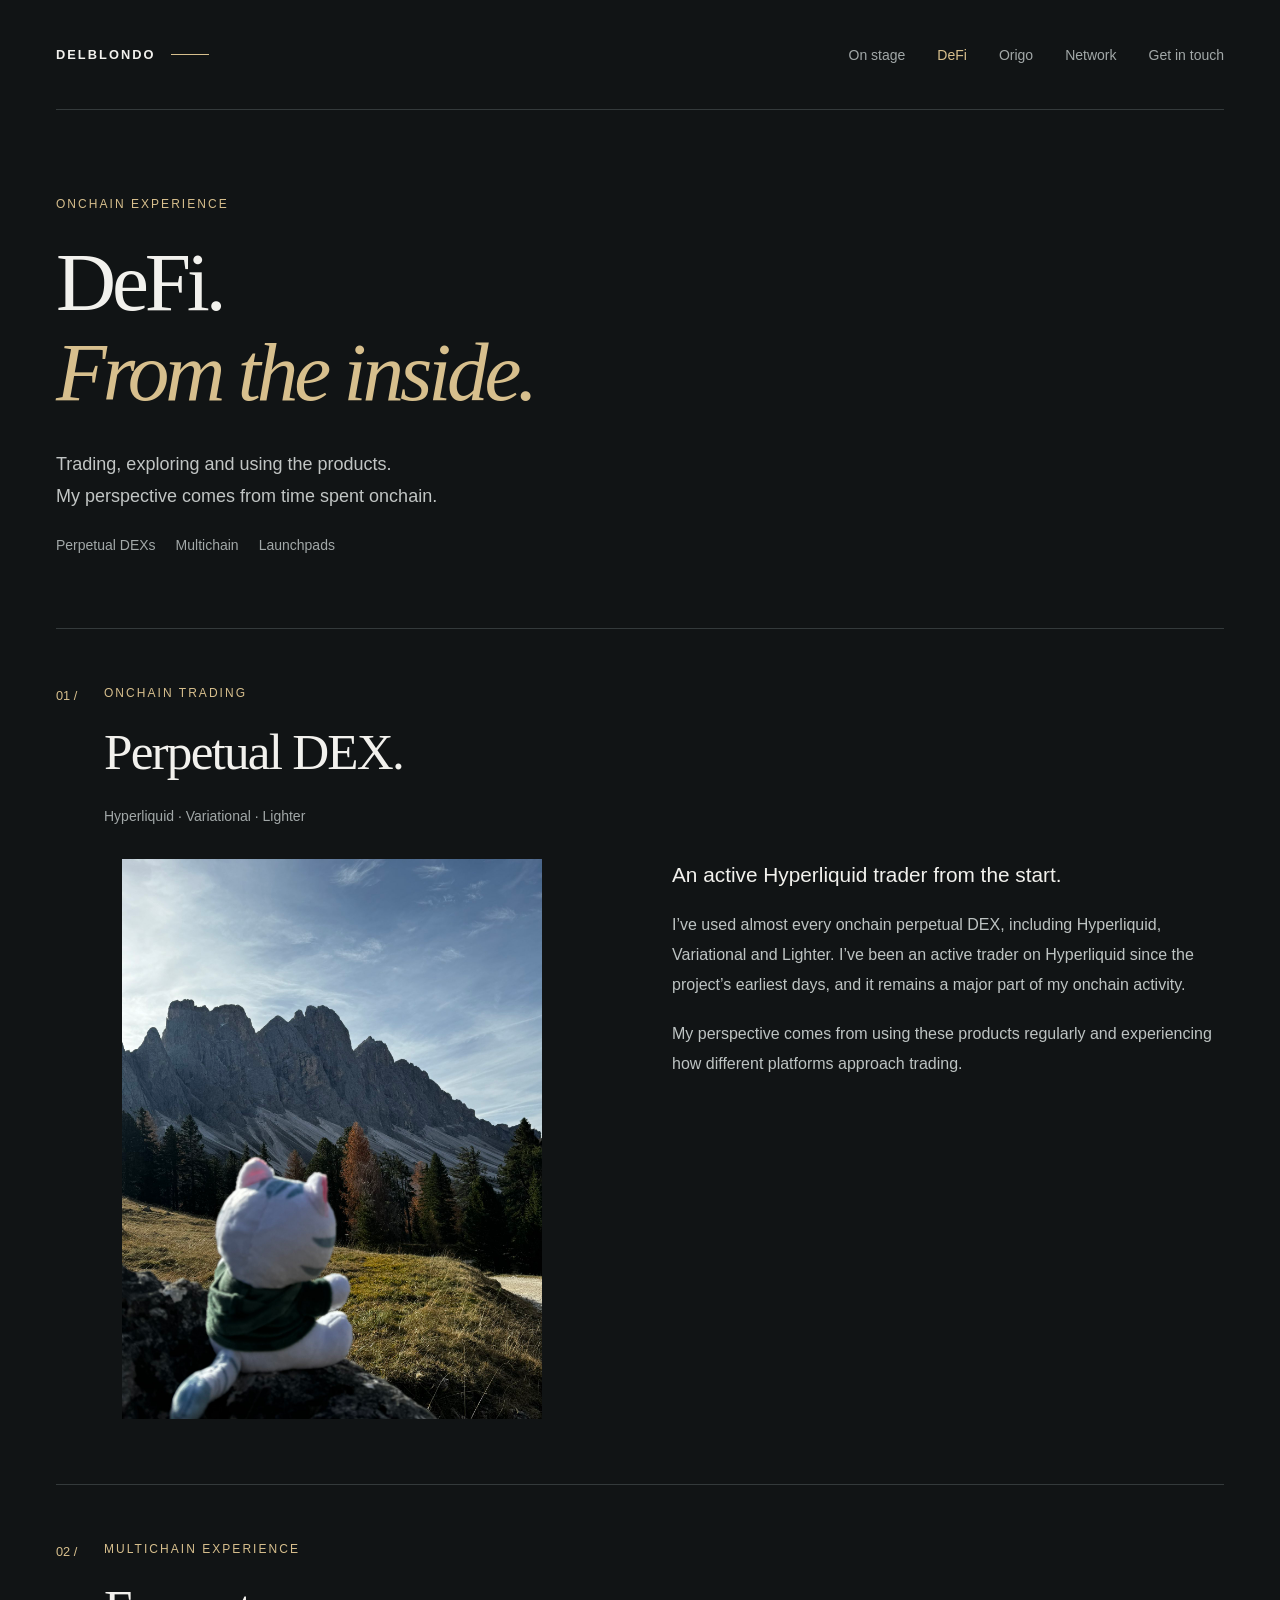
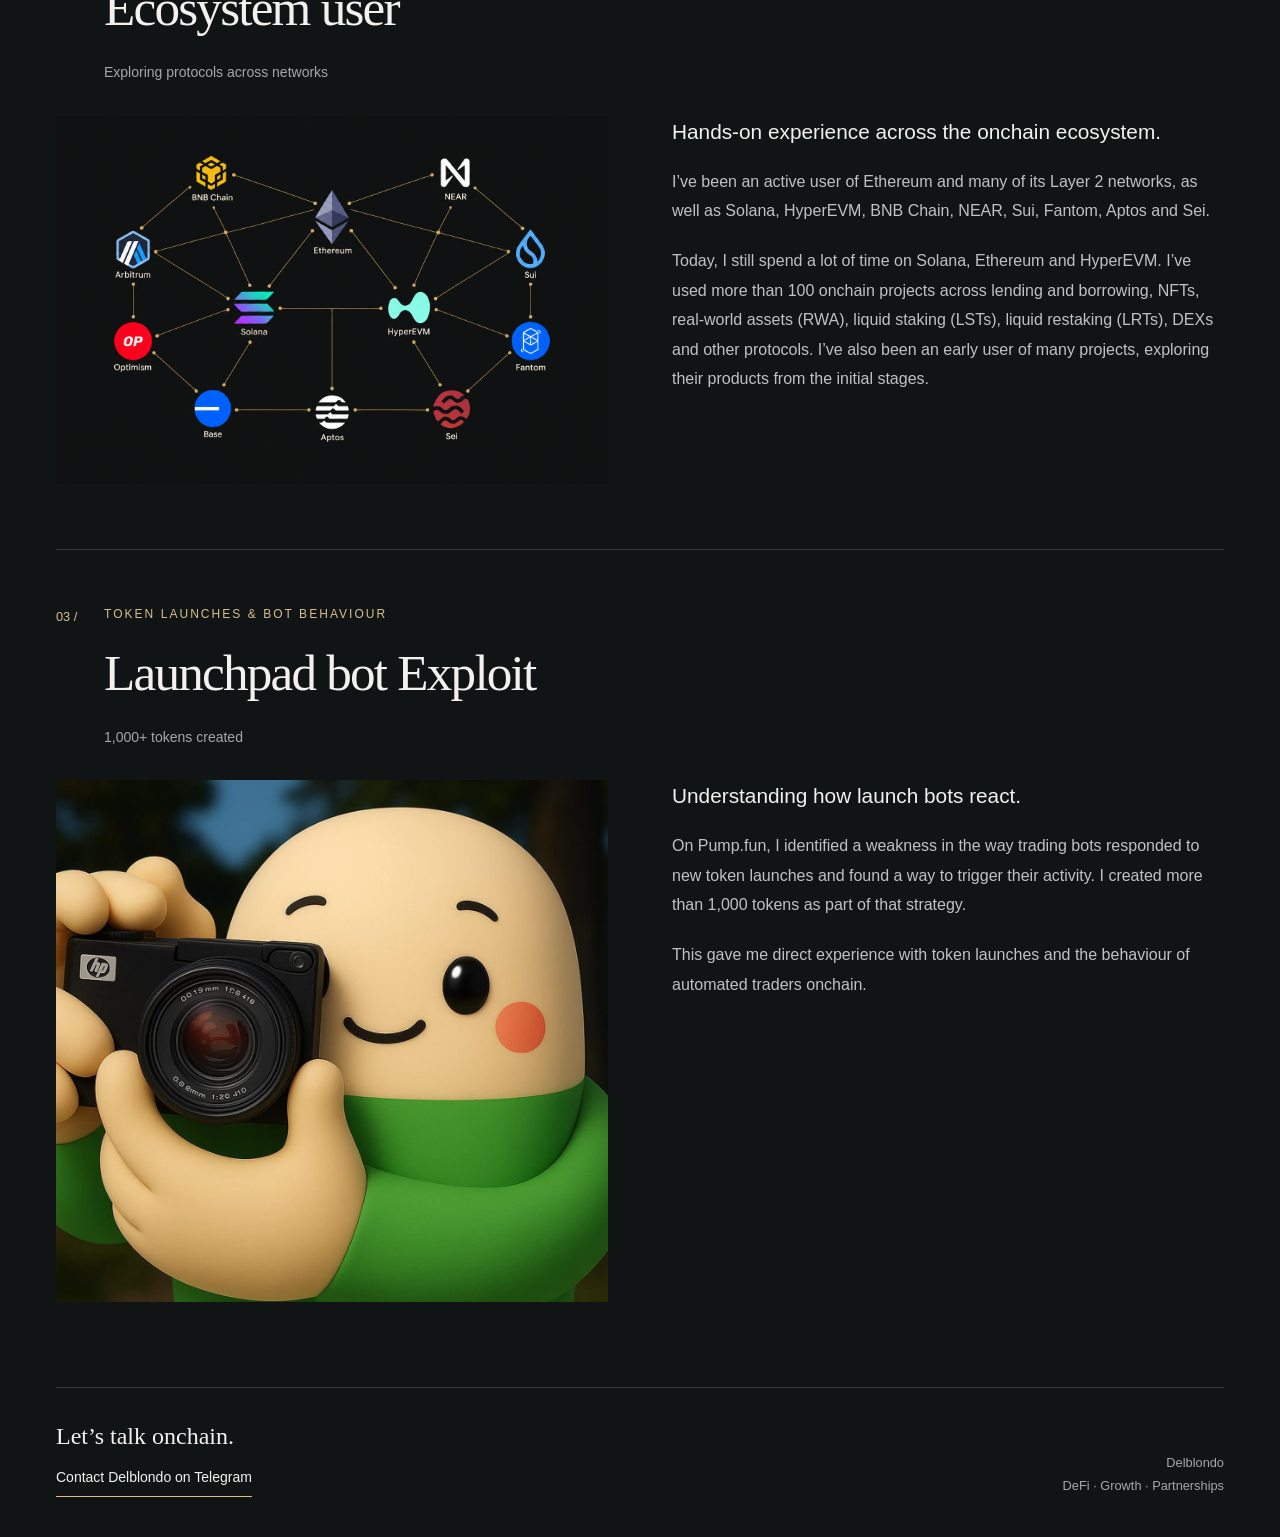
==== defi.html @ 9b2e9132 "Add files via upload" ====
<!doctype html>
<html lang="en">
<head>
  <meta charset="utf-8">
  <meta name="viewport" content="width=device-width,initial-scale=1">
  <meta name="theme-color" content="#111415">
  <meta name="description" content="Delblondo’s onchain experience: perpetual DEX trading, multichain ecosystem experience and launchpad bot analysis.">
  <title>Delblondo — DeFi</title>
  <link rel="stylesheet" href="style.css">
  <link rel="stylesheet" href="defi.css">
</head>
<body>
  <a class="skip" href="#experience">Skip to DeFi experience</a>
  <header class="site-header wrap">
    <a class="wordmark" href="index.html" aria-label="Delblondo, home">DELBLONDO<span class="wordmark-line"></span></a>
    <nav aria-label="Main navigation"><a href="index.html#appearances">On stage</a><a href="defi.html" aria-current="page">DeFi</a><a href="origo.html">Origo</a><a href="network.html">Network</a><a href="https://t.me/Delblondo" target="_blank" rel="noopener noreferrer">Get in touch</a></nav>
  </header>
  <main>
    <section class="defi-hero wrap" aria-labelledby="defi-title">
      <p class="eyebrow">ONCHAIN EXPERIENCE</p>
      <h1 id="defi-title">DeFi.<br><em>From the inside.</em></h1>
      <p class="defi-intro">Trading, exploring and using the products.<br>My perspective comes from time spent onchain.</p>
      <div class="hero-tags"><span>Perpetual DEXs</span><span>Multichain</span><span>Launchpads</span></div>
    </section>
    <section class="defi-experience wrap" id="experience" aria-label="DeFi experience">
      <article class="defi-entry" id="hyperliquid">
        <div class="defi-label"><span class="event-number">01 /</span><p class="eyebrow">ONCHAIN TRADING</p><h2>Perpetual DEX.</h2><span class="defi-note">Hyperliquid · Variational · Lighter</span></div>
        <figure class="defi-art"><img class="purr-image" src="assets/purr.jpg" alt="Purr plush looking out over a mountain landscape." width="1536" height="2048" loading="lazy"></figure>
        <div class="defi-copy"><p class="defi-lead">An active Hyperliquid trader from the start.</p><p>I’ve used almost every onchain perpetual DEX, including Hyperliquid, Variational and Lighter. I’ve been an active trader on Hyperliquid since the project’s earliest days, and it remains a major part of my onchain activity.</p><p>My perspective comes from using these products regularly and experiencing how different platforms approach trading.</p></div>
      </article>
      <article class="defi-entry" id="ecosystems">
        <div class="defi-label"><span class="event-number">02 /</span><p class="eyebrow">MULTICHAIN EXPERIENCE</p><h2>Ecosystem user</h2><span class="defi-note">Exploring protocols across networks</span></div>
        <figure class="defi-art"><img src="assets/ecosystem-user-v2.png" alt="Ethereum, Solana, HyperEVM, BNB Chain, NEAR, Sui, Fantom, Aptos, Sei, Arbitrum, Optimism and Base logos connected in a conceptual ecosystem map." width="1536" height="1024" loading="lazy"></figure>
        <div class="defi-copy"><p class="defi-lead">Hands-on experience across the onchain ecosystem.</p><p>I’ve been an active user of Ethereum and many of its Layer 2 networks, as well as Solana, HyperEVM, BNB Chain, NEAR, Sui, Fantom, Aptos and Sei.</p><p>Today, I still spend a lot of time on Solana, Ethereum and HyperEVM. I&#8217;ve used more than 100 onchain projects across lending and borrowing, NFTs, real-world assets (RWA), liquid staking (LSTs), liquid restaking (LRTs), DEXs and other protocols. I&#8217;ve also been an early user of many projects, exploring their products from the initial stages.</p></div>
      </article>
      <article class="defi-entry" id="pumpfun">
        <div class="defi-label"><span class="event-number">03 /</span><p class="eyebrow">TOKEN LAUNCHES & BOT BEHAVIOUR</p><h2>Launchpad bot Exploit</h2><span class="defi-note">1,000+ tokens created</span></div>
        <figure class="defi-art"><img src="assets/pumpfun-exploit.jpg" alt="A smiling green and yellow character holding a camera." width="1280" height="1211" loading="lazy"></figure>
        <div class="defi-copy"><p class="defi-lead">Understanding how launch bots react.</p><p>On Pump.fun, I identified a weakness in the way trading bots responded to new token launches and found a way to trigger their activity. I created more than 1,000 tokens as part of that strategy.</p><p>This gave me direct experience with token launches and the behaviour of automated traders onchain.</p></div>
      </article>
    </section>
  </main>
  <footer class="wrap"><div><span class="footer-name">Let’s talk onchain.</span><a class="text-link" href="https://t.me/Delblondo" target="_blank" rel="noopener noreferrer">Contact Delblondo on Telegram</a></div><p>Delblondo<br>DeFi · Growth · Partnerships</p></footer>
</body>
</html>
---- style.css ----
:root{color-scheme:dark;--bg:#111415;--text:#f2f1ed;--muted:#a2a8a8;--line:#343a3b;--gold:#d7bf8d;font-family:Arial,Helvetica,sans-serif;font-size:16px;scroll-behavior:smooth;scroll-padding-top:35px}
*{box-sizing:border-box}body{margin:0;background:var(--bg);color:var(--text)}a{color:inherit;text-decoration:none}button{font:inherit;color:inherit;cursor:pointer}button,a{-webkit-tap-highlight-color:transparent}a:focus-visible,button:focus-visible{outline:2px solid var(--gold);outline-offset:6px}button:disabled{opacity:.35;cursor:default}figure,p,h1,h2,h3{margin:0}.wrap{width:min(1320px,calc(100% - 112px));margin-inline:auto}.skip{position:fixed;top:-100px;left:20px;background:var(--text);color:var(--bg);padding:15px;z-index:20}.skip:focus{top:15px}.site-header{height:110px;display:flex;justify-content:space-between;align-items:center;border-bottom:1px solid var(--line);gap:24px}.wordmark{font-size:.8rem;letter-spacing:.16em;display:flex;align-items:center;gap:16px;font-weight:600}.wordmark-line{height:1px;width:38px;background:var(--gold)}nav{display:flex;gap:32px;font-size:.875rem}nav a{color:var(--muted);transition:color .2s}nav a:hover{color:var(--text)}.hero{display:grid;grid-template-columns:44% 56%;padding-top:80px;padding-bottom:100px;align-items:center}.hero-copy{position:relative;z-index:1;padding-right:20px}.eyebrow{font-size:.75rem;letter-spacing:.17em;color:var(--gold);line-height:1.6}.hero h1{font-family:Georgia,'Times New Roman',serif;font-size:clamp(3.2rem,6.6vw,6.2rem);font-weight:400;line-height:1.02;letter-spacing:-.055em;margin:27px 0 25px}.hero em,h2 em{font-weight:400;color:var(--gold)}.hero-description{font-size:1rem;line-height:1.7;color:#c1c5c4}.hero-tags{display:flex;gap:20px;margin-top:24px;color:var(--muted);font-size:.875rem}.text-link{display:table;font-size:.875rem;border-bottom:1px solid var(--gold);padding-bottom:8px;margin-top:37px;line-height:1.5}.hero-photo{padding-left:16px}.hero-photo .photo-button{height:490px}.hero-photo img{object-position:52% 45%}.photo-button{position:relative;border:0;background:#1d2528;display:block;padding:0;width:100%;overflow:hidden;text-align:left}.photo-button img{width:100%;height:100%;object-fit:cover;display:block;transition:transform .6s ease}.photo-button:hover img{transform:scale(1.025)}.enlarge{position:absolute;right:16px;bottom:16px;width:36px;height:36px;border:1px solid #ffffff60;background:#11141580;display:grid;place-items:center;font-size:1.35rem;border-radius:50%;backdrop-filter:blur(5px)}figcaption{font-size:.8125rem;color:var(--muted);line-height:1.5;margin-top:12px}.hero-photo figcaption{display:flex;justify-content:space-between;gap:20px}.section-intro{border-top:1px solid var(--line);padding-top:42px;display:flex;justify-content:space-between;align-items:end;margin-bottom:55px}h2{font-family:Georgia,'Times New Roman',serif;font-size:clamp(2rem,4vw,3.25rem);font-weight:400;letter-spacing:-.035em;line-height:1.15}.section-intro h2{margin-top:16px}.section-intro>p{font-size:.9375rem;color:var(--muted);line-height:1.65}.event{margin-bottom:80px}.event-heading{display:flex;align-items:start;justify-content:space-between;margin-bottom:26px}.event-heading>div{position:relative;padding-left:48px}.event-number{position:absolute;top:5px;left:0;color:var(--gold);font-size:.8rem}.event h3{font-weight:400;font-size:1.4rem;letter-spacing:-.02em;line-height:1.4}.event-heading p{color:var(--muted);font-size:.875rem;margin-top:5px}.year{color:var(--muted);font-size:.875rem;padding-top:8px}.manila-grid{display:grid;grid-template-columns:1.9fr 1fr;gap:20px}.wide-photo .photo-button{aspect-ratio:1.5}.side-photos{display:grid;grid-template-rows:1fr 1fr;gap:20px;padding-bottom:32px}.side-photos figure,.side-photos .photo-button{height:100%;min-height:0}.side-photos img{position:absolute;inset:0}.bangkok-grid{display:grid;grid-template-columns:1fr 1.5fr;gap:24px;align-items:start}.portrait .photo-button{aspect-ratio:2/3}.bangkok-side{display:grid;gap:26px}.bangkok-side .photo-button{aspect-ratio:2.35}.bangkok-side img{object-position:center 45%}.mybw-photo .photo-button{aspect-ratio:1.9}.mybw-photo img{object-position:center 70%}.last-event{margin-bottom:85px}.about{border-top:1px solid var(--line);padding-top:65px;padding-bottom:75px;display:grid;grid-template-columns:1.1fr 1fr;gap:80px}.about h2{font-size:clamp(1.9rem,3.5vw,2.8rem);margin-top:21px;line-height:1.25}.about-copy{color:#bdc3c2;line-height:1.8}.about-copy p+p{margin-top:18px}.about-copy .languages{color:var(--gold);font-size:.875rem;margin-top:25px}footer{display:flex;justify-content:space-between;align-items:end;gap:28px;border-top:1px solid var(--line);padding-top:35px;padding-bottom:40px}.footer-name{font-family:Georgia,serif;font-size:1.5rem}footer .text-link{margin-top:17px}footer>p{font-size:.8rem;line-height:1.8;color:var(--muted);text-align:right}dialog{padding:0;border:1px solid var(--line);background:#111415;color:var(--text);max-width:min(1300px,96vw);width:96vw;max-height:96dvh}dialog::backdrop{background:#050607ed;backdrop-filter:blur(8px)}.lightbox-shell{padding:20px}.lightbox-top,.lightbox-bottom{display:flex;justify-content:space-between;align-items:center;gap:20px}.lightbox-top{margin-bottom:16px;color:var(--muted);font-size:.875rem}.lightbox-top button,.lightbox-bottom button{background:none;border:1px solid #545b5c;padding:10px 15px;font-size:.875rem;min-height:44px}.lightbox-top button span{margin-left:12px;font-size:1.2rem}#expanded-photo{display:block;max-width:100%;width:auto;height:auto;max-height:70dvh;object-fit:contain;margin:auto}.lightbox-bottom{margin-top:16px}.lightbox-bottom p{color:#c7cccb;font-size:.875rem;text-align:center;line-height:1.5}
@media(min-width:1550px){.hero-photo .photo-button{height:540px}}
@media(max-width:950px){.wrap{width:calc(100% - 64px)}.hero{padding-top:55px;grid-template-columns:45% 55%;padding-bottom:70px}.hero-photo .photo-button{height:420px}.hero h1{font-size:clamp(2.75rem,6.4vw,4rem)}.desktop-break{display:none}.about{gap:40px}.wordmark-line{display:none}}
@media(max-width:650px){.wrap{width:calc(100% - 40px)}.site-header{height:82px}.wordmark{font-size:.7rem;letter-spacing:.11em}nav{gap:18px;font-size:.8rem}nav a:nth-child(2){display:none}nav a:last-child{display:none}.hero{display:flex;flex-direction:column;align-items:stretch;padding-top:44px;padding-bottom:52px}.hero-copy{padding-right:0}.hero h1{font-size:clamp(2.75rem,6.4vw,4rem);line-height:1.05;margin:22px 0}.hero-description{max-width:340px}.hero-tags{margin-top:18px}.hero .text-link{margin-top:25px}.hero-photo{padding:0;margin-top:36px}.hero-photo .photo-button{height:auto;aspect-ratio:1.18}.hero-photo img{object-position:center}.section-intro{padding-top:30px;margin-bottom:35px;gap:20px}.section-intro>p{font-size:.8125rem;max-width:150px}.eyebrow{font-size:.75rem;letter-spacing:.13em}.event{margin-bottom:48px}.event-heading>div{padding-left:36px}.event h3{font-size:1.125rem}.event-heading{margin-bottom:19px}.manila-grid{grid-template-columns:1fr;gap:16px}.side-photos{grid-template-columns:1fr 1fr;grid-template-rows:auto;padding:0;gap:14px}.side-photos .photo-button{aspect-ratio:1.35}.bangkok-grid{grid-template-columns:1fr;gap:24px}.portrait .photo-button{aspect-ratio:1.05}.portrait img{object-position:center 30%}.bangkok-side{gap:24px}.bangkok-side .photo-button{aspect-ratio:1.5}.mybw-photo .photo-button{aspect-ratio:1.5}.about{grid-template-columns:1fr;gap:28px;padding-top:38px;padding-bottom:42px}.about h2{font-size:2rem}.about-copy{font-size:1rem}footer{align-items:start;flex-direction:column;padding-top:30px;padding-bottom:30px}footer>p{text-align:left;margin-top:15px}.lightbox-shell{padding:12px}.lightbox-bottom{flex-wrap:wrap;gap:12px}.lightbox-bottom p{order:3;flex-basis:100%}#expanded-photo{max-height:65dvh}}
@media(prefers-reduced-motion:reduce){:root{scroll-behavior:auto}.photo-button img{transition:none}}
@media(max-width:650px){nav a:nth-child(2){display:inline}nav a[href="#about"]{display:none}}

@media(max-width:650px){.site-header{flex-wrap:wrap;height:auto;min-height:82px;padding-block:20px;gap:14px}nav{flex-wrap:wrap}nav a[href="origo.html"]{display:inline}}

.healthfi-stage-photo .photo-button img{display:block;width:100%;height:auto;object-fit:contain}
---- defi.css ----
.defi-hero{padding-top:85px;padding-bottom:75px}.defi-hero h1{font-family:Georgia,'Times New Roman',serif;font-weight:400;font-size:clamp(3rem,6.5vw,6rem);letter-spacing:-.05em;line-height:1.08;margin:24px 0 30px}.defi-hero h1 em{color:var(--gold);font-weight:400}.defi-intro{color:#c1c5c4;font-size:1.125rem;line-height:1.8}.defi-entry{border-top:1px solid var(--line);padding:55px 0 65px;display:grid;grid-template-columns:1fr 1fr;gap:70px}.defi-label{position:relative;padding-left:48px}.defi-label .event-number{top:4px}.defi-label h2{margin-top:20px}.defi-note{display:block;margin-top:23px;color:var(--muted);font-size:.875rem;line-height:1.6}.defi-copy{color:#bdc3c2;line-height:1.85}.defi-copy p+p{margin-top:20px}.defi-copy .defi-lead{font-size:1.3rem;color:var(--text);line-height:1.5}.defi-experience{padding-bottom:20px}nav a[aria-current=page]{color:var(--gold)}
@media(max-width:650px){.defi-hero{padding-top:48px;padding-bottom:45px}.defi-intro{font-size:1rem}.defi-hero .hero-tags{gap:14px;flex-wrap:wrap}.defi-entry{grid-template-columns:1fr;gap:28px;padding:35px 0 40px}.defi-label{padding-left:36px}.defi-label h2{margin-top:13px}.defi-note{margin-top:15px}.defi-copy .defi-lead{font-size:1.125rem}nav a:nth-child(2){display:inline}}

.defi-entry{grid-template-areas:"heading heading" "image copy";grid-template-columns:minmax(0,1fr) minmax(0,1fr);column-gap:clamp(28px,5vw,70px);row-gap:32px;align-items:start}
.defi-label{grid-area:heading}
.defi-copy{grid-area:copy;min-width:0;margin:0}
.defi-art{grid-area:image;min-width:0;margin:0}
.defi-art img{display:block;width:100%;height:auto;object-fit:contain;border:0}
.defi-art img.purr-image{max-height:560px;background:#111415}
@media(max-width:650px){.defi-entry{grid-template-areas:"heading" "image" "copy";grid-template-columns:minmax(0,1fr);gap:26px}.defi-art img.purr-image{max-height:520px}}
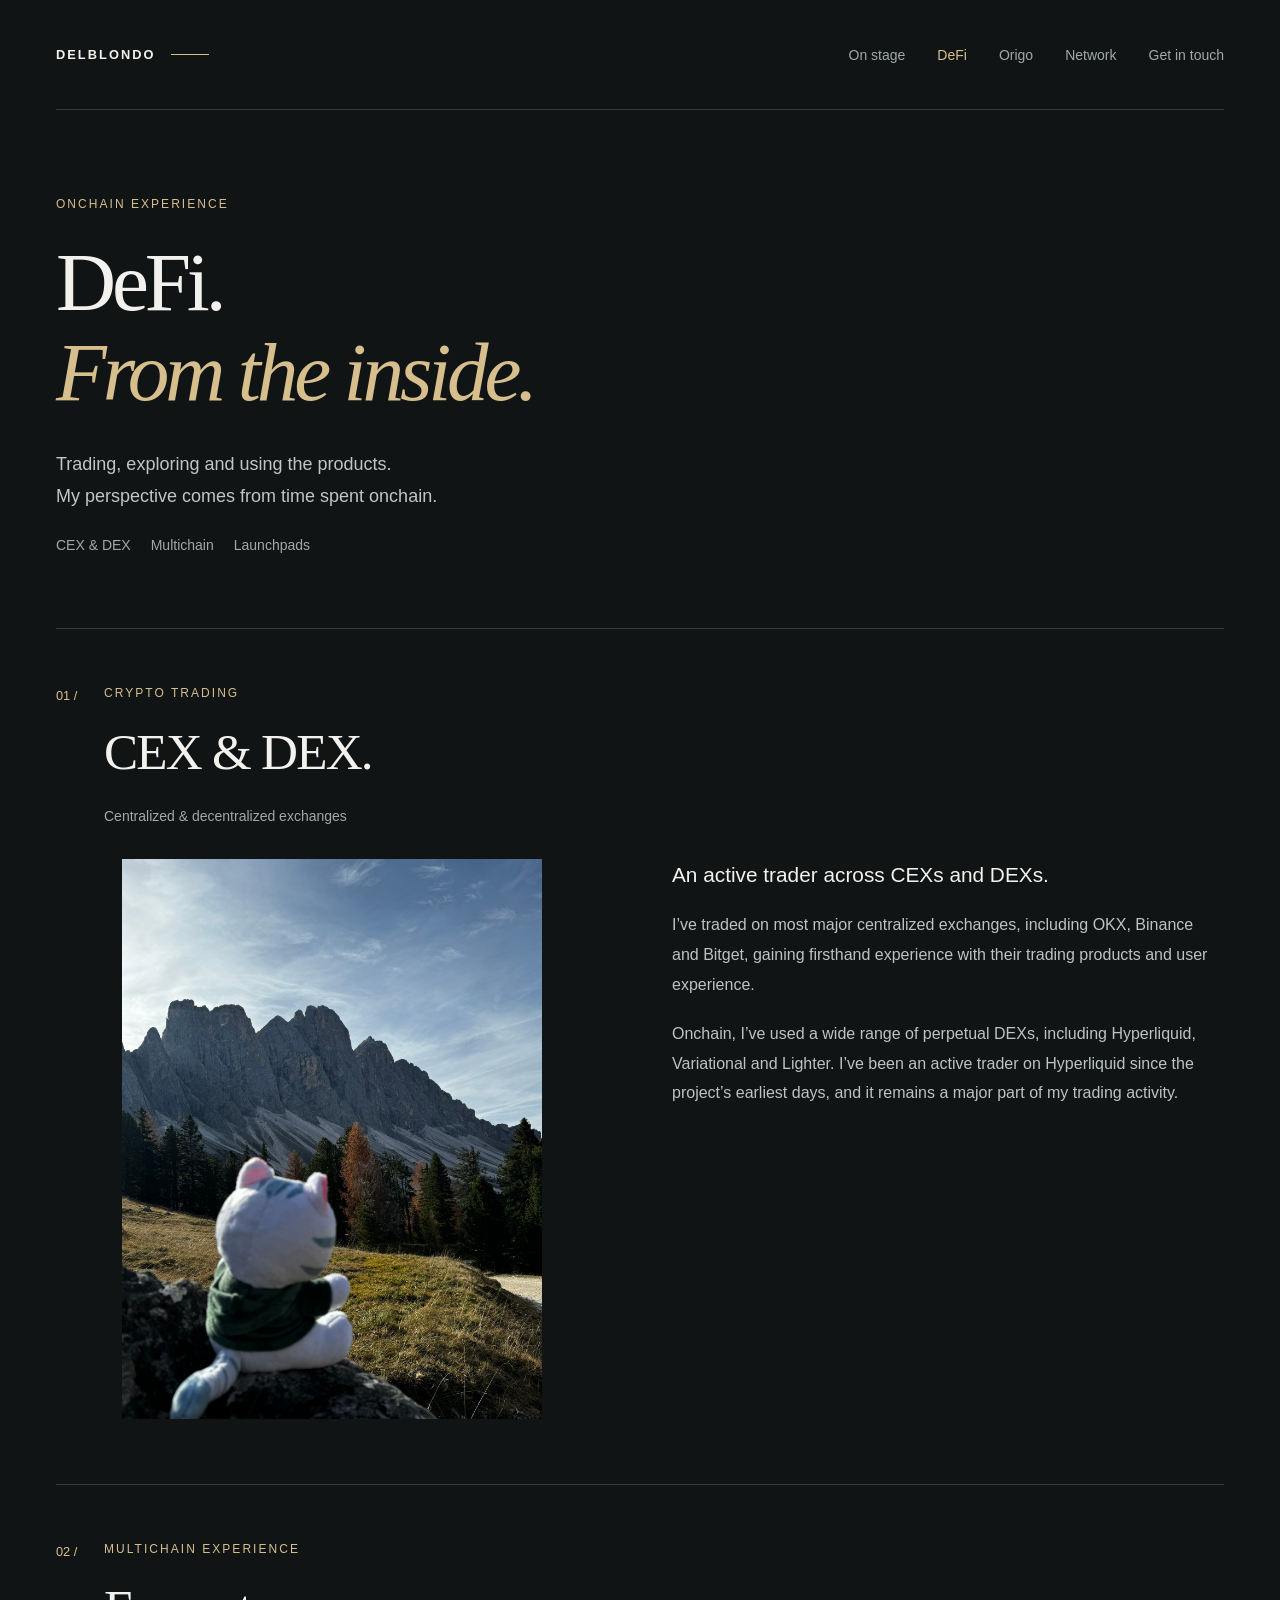
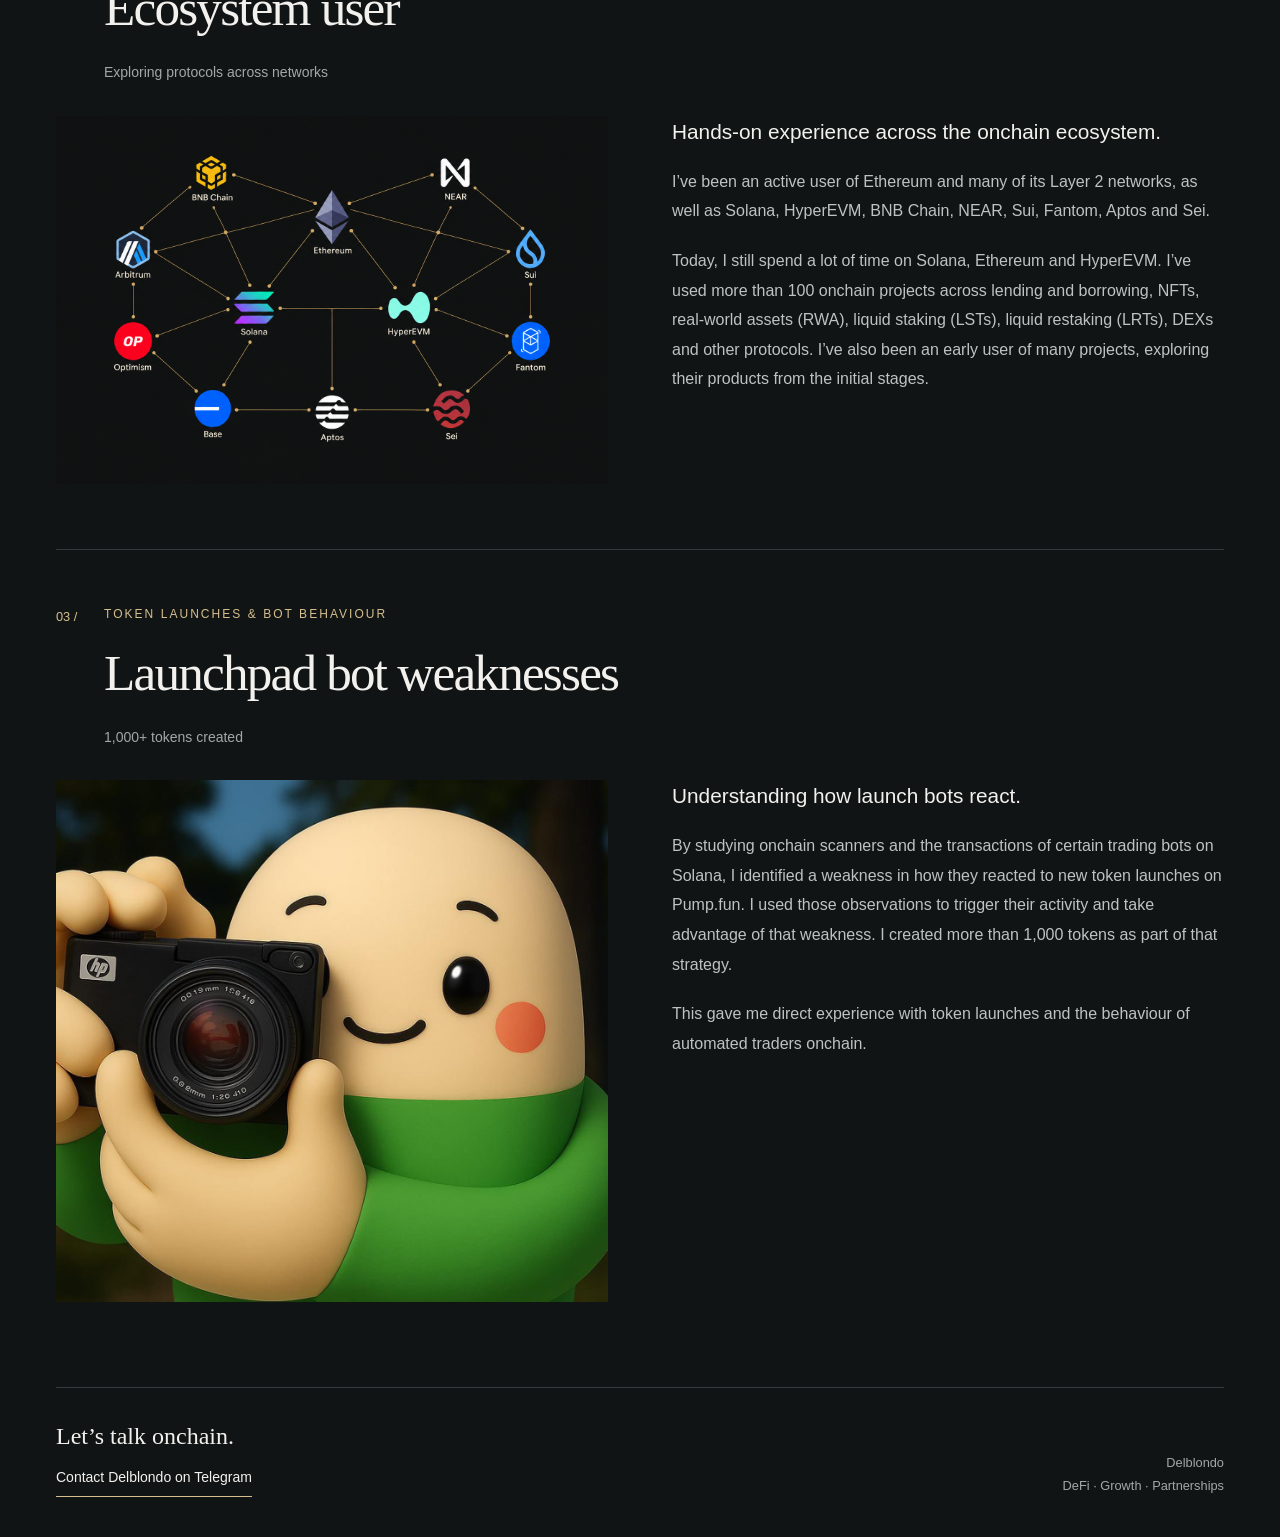
==== commit ebed4e4b: "Add files via upload" ====
--- a/defi.html
+++ b/defi.html
@@ -4,7 +4,7 @@
   <meta charset="utf-8">
   <meta name="viewport" content="width=device-width,initial-scale=1">
   <meta name="theme-color" content="#111415">
-  <meta name="description" content="Delblondo’s onchain experience: perpetual DEX trading, multichain ecosystem experience and launchpad bot analysis.">
+  <meta name="description" content="Delblondo’s crypto experience: CEX and DEX trading, multichain ecosystem experience and launchpad bot analysis.">
   <title>Delblondo — DeFi</title>
   <link rel="stylesheet" href="style.css">
   <link rel="stylesheet" href="defi.css">
@@ -20,13 +20,13 @@
       <p class="eyebrow">ONCHAIN EXPERIENCE</p>
       <h1 id="defi-title">DeFi.<br><em>From the inside.</em></h1>
       <p class="defi-intro">Trading, exploring and using the products.<br>My perspective comes from time spent onchain.</p>
-      <div class="hero-tags"><span>Perpetual DEXs</span><span>Multichain</span><span>Launchpads</span></div>
+      <div class="hero-tags"><span>CEX &amp; DEX</span><span>Multichain</span><span>Launchpads</span></div>
     </section>
     <section class="defi-experience wrap" id="experience" aria-label="DeFi experience">
       <article class="defi-entry" id="hyperliquid">
-        <div class="defi-label"><span class="event-number">01 /</span><p class="eyebrow">ONCHAIN TRADING</p><h2>Perpetual DEX.</h2><span class="defi-note">Hyperliquid · Variational · Lighter</span></div>
+        <div class="defi-label"><span class="event-number">01 /</span><p class="eyebrow">CRYPTO TRADING</p><h2>CEX &amp; DEX.</h2><span class="defi-note">Centralized &amp; decentralized exchanges</span></div>
         <figure class="defi-art"><img class="purr-image" src="assets/purr.jpg" alt="Purr plush looking out over a mountain landscape." width="1536" height="2048" loading="lazy"></figure>
-        <div class="defi-copy"><p class="defi-lead">An active Hyperliquid trader from the start.</p><p>I’ve used almost every onchain perpetual DEX, including Hyperliquid, Variational and Lighter. I’ve been an active trader on Hyperliquid since the project’s earliest days, and it remains a major part of my onchain activity.</p><p>My perspective comes from using these products regularly and experiencing how different platforms approach trading.</p></div>
+        <div class="defi-copy"><p class="defi-lead">An active trader across CEXs and DEXs.</p><p>I’ve traded on most major centralized exchanges, including OKX, Binance and Bitget, gaining firsthand experience with their trading products and user experience.</p><p>Onchain, I’ve used a wide range of perpetual DEXs, including Hyperliquid, Variational and Lighter. I’ve been an active trader on Hyperliquid since the project’s earliest days, and it remains a major part of my trading activity.</p></div>
       </article>
       <article class="defi-entry" id="ecosystems">
         <div class="defi-label"><span class="event-number">02 /</span><p class="eyebrow">MULTICHAIN EXPERIENCE</p><h2>Ecosystem user</h2><span class="defi-note">Exploring protocols across networks</span></div>
@@ -34,9 +34,9 @@
         <div class="defi-copy"><p class="defi-lead">Hands-on experience across the onchain ecosystem.</p><p>I’ve been an active user of Ethereum and many of its Layer 2 networks, as well as Solana, HyperEVM, BNB Chain, NEAR, Sui, Fantom, Aptos and Sei.</p><p>Today, I still spend a lot of time on Solana, Ethereum and HyperEVM. I&#8217;ve used more than 100 onchain projects across lending and borrowing, NFTs, real-world assets (RWA), liquid staking (LSTs), liquid restaking (LRTs), DEXs and other protocols. I&#8217;ve also been an early user of many projects, exploring their products from the initial stages.</p></div>
       </article>
       <article class="defi-entry" id="pumpfun">
-        <div class="defi-label"><span class="event-number">03 /</span><p class="eyebrow">TOKEN LAUNCHES & BOT BEHAVIOUR</p><h2>Launchpad bot Exploit</h2><span class="defi-note">1,000+ tokens created</span></div>
+        <div class="defi-label"><span class="event-number">03 /</span><p class="eyebrow">TOKEN LAUNCHES & BOT BEHAVIOUR</p><h2>Launchpad bot weaknesses</h2><span class="defi-note">1,000+ tokens created</span></div>
         <figure class="defi-art"><img src="assets/pumpfun-exploit.jpg" alt="A smiling green and yellow character holding a camera." width="1280" height="1211" loading="lazy"></figure>
-        <div class="defi-copy"><p class="defi-lead">Understanding how launch bots react.</p><p>On Pump.fun, I identified a weakness in the way trading bots responded to new token launches and found a way to trigger their activity. I created more than 1,000 tokens as part of that strategy.</p><p>This gave me direct experience with token launches and the behaviour of automated traders onchain.</p></div>
+        <div class="defi-copy"><p class="defi-lead">Understanding how launch bots react.</p><p>By studying onchain scanners and the transactions of certain trading bots on Solana, I identified a weakness in how they reacted to new token launches on Pump.fun. I used those observations to trigger their activity and take advantage of that weakness. I created more than 1,000 tokens as part of that strategy.</p><p>This gave me direct experience with token launches and the behaviour of automated traders onchain.</p></div>
       </article>
     </section>
   </main>
